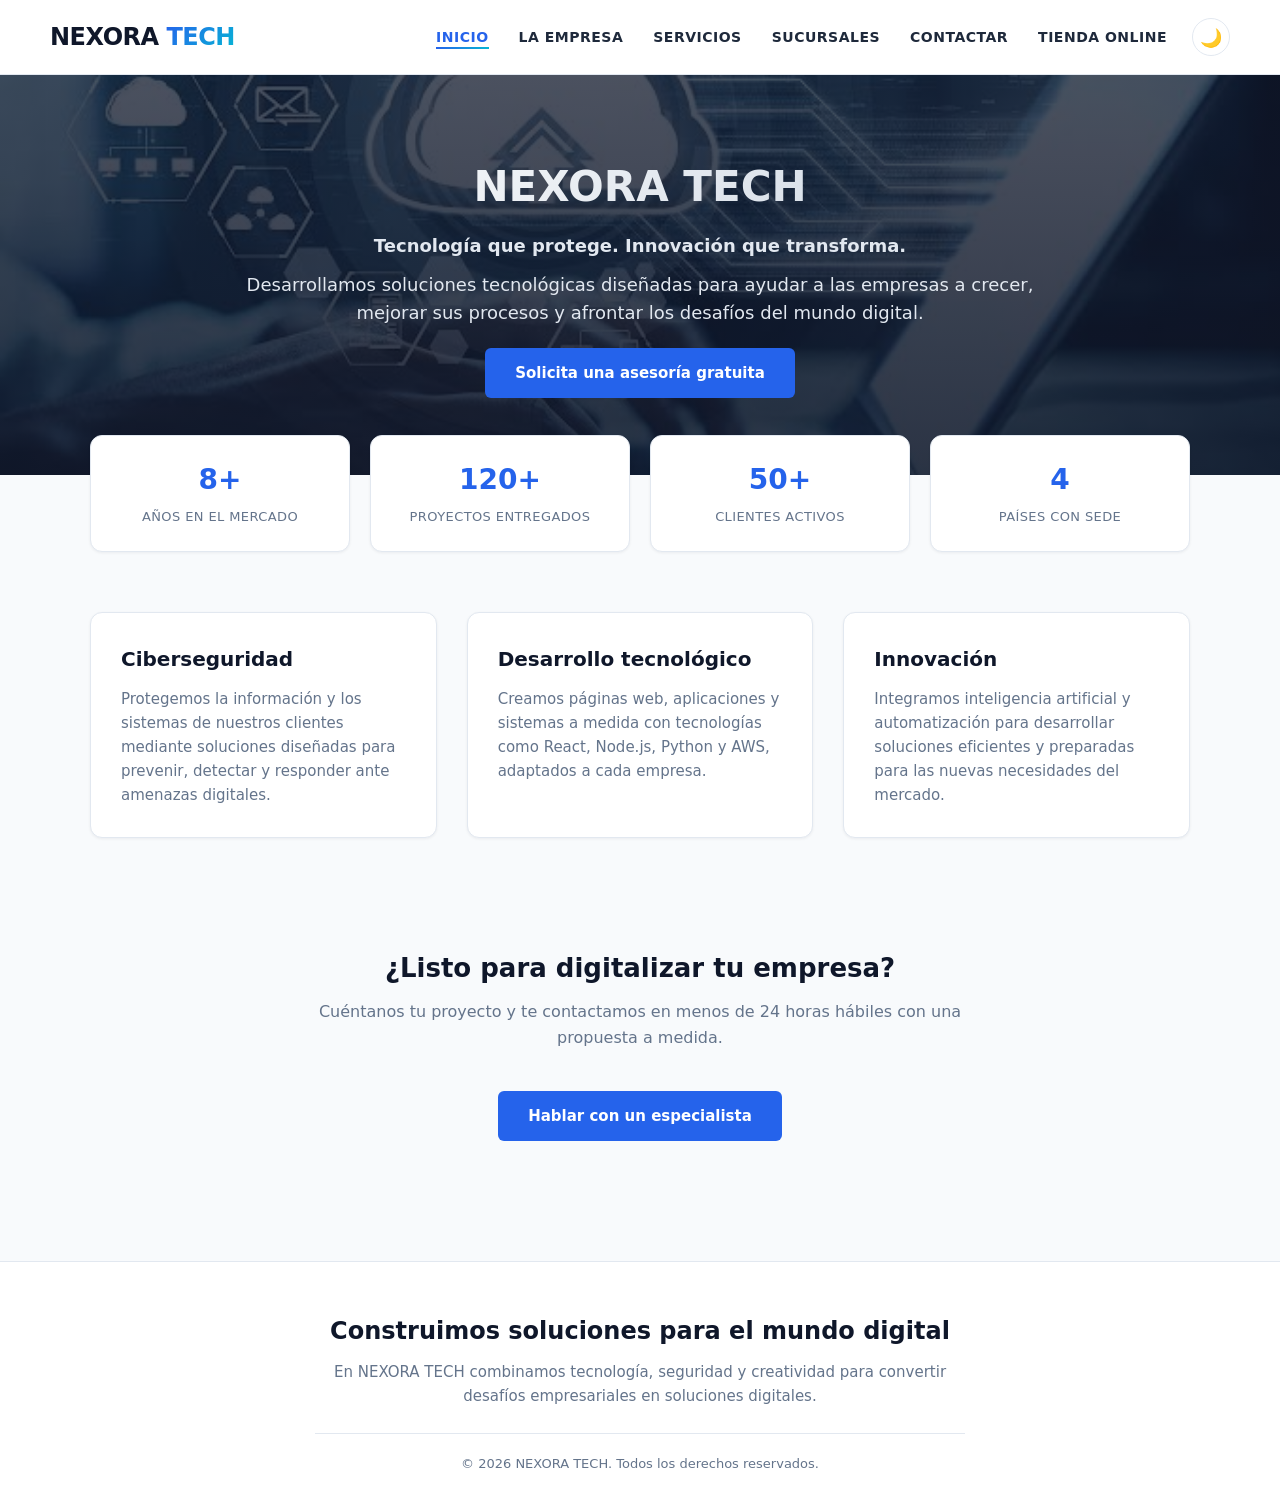
==== index.html @ c921b03e "Add files via upload" ====
<!DOCTYPE html>
<html lang="es">
<head>
    <meta charset="UTF-8">
    <meta name="viewport" content="width=device-width, initial-scale=1.0">
    <meta name="description" content="NEXORA TECH: ciberseguridad, desarrollo web, software a medida e inteligencia artificial para empresas en Perú, Colombia, Chile y España.">
    <title>NEXORA TECH - Inicio</title>
    <link rel="stylesheet" href="estilos.css">
    <script>
        if (localStorage.getItem('theme') === 'dark') {
            document.documentElement.classList.add('dark-mode');
        }
    </script>
</head>
<body>

    <header class="header-principal">
        <div class="logo-container">
            <h1>NEXORA <span>TECH</span></h1>
        </div>
        <div class="nav-container">
            <nav>
                <ul class="nav-menu">
                    <li><a href="index.html" class="nav-link activo" aria-current="page">Inicio</a></li>
                    <li><a href="quienes-somos.html" class="nav-link">La Empresa</a></li>
                    <li><a href="productos.html" class="nav-link">Servicios</a></li>
                    <li><a href="sucursales.html" class="nav-link">Sucursales</a></li>
                    <li><a href="contacto.html" class="nav-link">Contactar</a></li>
                    <li><a href="tienda.html" class="nav-link">Tienda Online</a></li>
                </ul>
            </nav>
            <button id="theme-toggle" class="btn-theme" aria-label="Cambiar tema">🌙</button>
        </div>
    </header>

    <main>
        <section class="hero-banner" style="background-image: url('foto/paginaprincipal.jpg');">
            <div class="hero-content">
                <h2>NEXORA TECH</h2>
                <p class="hero-eyebrow">Tecnología que protege. Innovación que transforma.</p>
                <p>Desarrollamos soluciones tecnológicas diseñadas para ayudar a las empresas a crecer, mejorar sus procesos y afrontar los desafíos del mundo digital.</p>
                <a href="contacto.html" class="btn-cta">Solicita una asesoría gratuita</a>
            </div>
        </section>

        <div class="stats-bar">
            <div class="stat-item"><span class="stat-num">8+</span><span class="stat-label">Años en el mercado</span></div>
            <div class="stat-item"><span class="stat-num">120+</span><span class="stat-label">Proyectos entregados</span></div>
            <div class="stat-item"><span class="stat-num">50+</span><span class="stat-label">Clientes activos</span></div>
            <div class="stat-item"><span class="stat-num">4</span><span class="stat-label">Países con sede</span></div>
        </div>

        <section class="container grid-3">
            <div class="card">
                <h3>Ciberseguridad</h3>
                <p>Protegemos la información y los sistemas de nuestros clientes mediante soluciones diseñadas para prevenir, detectar y responder ante amenazas digitales.</p>
            </div>
            <div class="card">
                <h3>Desarrollo tecnológico</h3>
                <p>Creamos páginas web, aplicaciones y sistemas a medida con tecnologías como React, Node.js, Python y AWS, adaptados a cada empresa.</p>
            </div>
            <div class="card">
                <h3>Innovación</h3>
                <p>Integramos inteligencia artificial y automatización para desarrollar soluciones eficientes y preparadas para las nuevas necesidades del mercado.</p>
            </div>
        </section>

        <section class="container">
            <div class="cta-final">
                <h3>¿Listo para digitalizar tu empresa?</h3>
                <p>Cuéntanos tu proyecto y te contactamos en menos de 24 horas hábiles con una propuesta a medida.</p>
                <a href="contacto.html" class="btn-cta">Hablar con un especialista</a>
            </div>
        </section>

        <footer class="footer-simple">
            <h2>Construimos soluciones para el mundo digital</h2>
            <p>En NEXORA TECH combinamos tecnología, seguridad y creatividad para convertir desafíos empresariales en soluciones digitales.</p>
            <p class="footer-copy">© 2026 NEXORA TECH. Todos los derechos reservados.</p>
        </footer>
    </main>

    <script src="dinamica.js"></script>
</body>
</html>
---- estilos.css ----
/* =========================================================
   NEXORA TECH - SISTEMA DE DISEÑO Y TEMAS (v4.0)
   ========================================================= */

:root {
    /* MODO CLARO (Default) */
    --primary-color: #0f172a;
    --primary-light: #1e293b;
    --accent-color: #2563eb;
    --accent-hover: #1d4ed8;
    --accent-cyan: #06b6d4;
    --bg-body: #f8fafc;
    --bg-card: #ffffff;
    --text-main: #1e293b;
    --text-muted: #64748b;
    --border-color: #e2e8f0;
    --border-accent: rgba(37, 99, 235, 0.2);
    --shadow-sm: 0 1px 3px rgba(15, 23, 42, 0.06);
    --shadow-hover: 0 20px 30px -10px rgba(37, 99, 235, 0.15);
    --header-bg: rgba(255, 255, 255, 0.92);
}

/* MODO OSCURO — aplicado sobre <html> para que no haya parpadeo al cargar */
html.dark-mode {
    --primary-color: #ffffff;
    --primary-light: #f1f5f9;
    --bg-body: #090d16;
    --bg-card: #0f172a;
    --text-main: #f8fafc;
    --text-muted: #94a3b8;
    --border-color: #1e293b;
    --border-accent: rgba(6, 182, 212, 0.3);
    --shadow-sm: 0 4px 12px rgba(0, 0, 0, 0.4);
    --shadow-hover: 0 20px 30px -10px rgba(6, 182, 212, 0.25);
    --header-bg: rgba(15, 23, 42, 0.92);
    background-color: var(--bg-body);
}

/* --- REINICIO Y ESTILOS BASE --- */
* {
    margin: 0;
    padding: 0;
    box-sizing: border-box;
    font-family: 'Segoe UI', system-ui, -apple-system, BlinkMacSystemFont, Roboto, sans-serif;
}

html { scroll-behavior: smooth; }

body {
    color: var(--text-main);
    line-height: 1.6;
    background-color: var(--bg-body);
    transition: background-color 0.4s ease, color 0.4s ease;
    overflow-x: hidden;
}

@media (prefers-reduced-motion: reduce) {
    html { scroll-behavior: auto; }
    * { transition: none !important; }
}

/* --- BARRA SUPERIOR (HEADER) --- */
.header-principal {
    display: flex;
    justify-content: space-between;
    align-items: center;
    padding: 18px 50px;
    background-color: var(--header-bg);
    backdrop-filter: blur(10px);
    border-bottom: 1px solid var(--border-color);
    position: sticky;
    top: 0;
    z-index: 1000;
    transition: background-color 0.4s ease, border-color 0.4s ease;
    flex-wrap: wrap;
    gap: 15px;
}

.logo-container h1 {
    font-size: 24px;
    font-weight: 800;
    color: var(--primary-color);
    letter-spacing: -0.5px;
}

.logo-container h1 span {
    color: var(--accent-color);
    background: linear-gradient(135deg, var(--accent-color), var(--accent-cyan));
    background-clip: text;
    -webkit-background-clip: text;
    -webkit-text-fill-color: transparent;
}

.nav-container {
    display: flex;
    align-items: center;
    gap: 25px;
    flex-wrap: wrap;
}

.nav-menu {
    list-style: none;
    display: flex;
    gap: 30px;
    flex-wrap: wrap;
}

.nav-link {
    text-decoration: none;
    color: var(--primary-light);
    font-weight: 600;
    font-size: 14px;
    text-transform: uppercase;
    letter-spacing: 0.5px;
    position: relative;
    padding-bottom: 4px;
    transition: color 0.3s ease;
}

.nav-link:hover, .nav-link.activo {
    color: var(--accent-color);
}

.nav-link::after {
    content: '';
    position: absolute;
    bottom: 0;
    left: 0;
    width: 0%;
    height: 2px;
    background: linear-gradient(90deg, var(--accent-color), var(--accent-cyan));
    transition: width 0.3s ease;
}

.nav-link:hover::after, .nav-link.activo::after {
    width: 100%;
}

/* BOTÓN MODO CLARO/OSCURO */
.btn-theme {
    background: transparent;
    border: 1px solid var(--border-color);
    border-radius: 50%;
    width: 38px;
    height: 38px;
    font-size: 18px;
    cursor: pointer;
    display: flex;
    align-items: center;
    justify-content: center;
    transition: all 0.3s ease;
    color: var(--text-main);
}

.btn-theme:hover {
    background-color: var(--border-color);
    transform: scale(1.08);
}

/* --- BANNERS CON IMAGEN --- */
.hero-banner {
    min-height: 400px;
    background-size: cover;
    background-position: center;
    position: relative;
    display: flex;
    align-items: center;
    justify-content: center;
    text-align: center;
    color: #ffffff;
    padding: 40px 20px;
}

.hero-banner.hero-corto {
    min-height: 280px;
}

.hero-banner::before {
    content: "";
    position: absolute;
    top: 0; left: 0; right: 0; bottom: 0;
    background: linear-gradient(180deg, rgba(15, 23, 42, 0.75) 0%, rgba(15, 23, 42, 0.88) 100%);
}

.hero-content {
    position: relative;
    z-index: 1;
    max-width: 850px;
    padding: 0 20px;
}

.hero-content h2 {
    font-size: clamp(28px, 5vw, 42px);
    font-weight: 800;
    margin-bottom: 12px;
    color: #ffffff;
    background: linear-gradient(135deg, #ffffff 0%, #cbd5e1 100%);
    background-clip: text;
    -webkit-background-clip: text;
    -webkit-text-fill-color: transparent;
}

.hero-content p {
    font-size: clamp(15px, 2vw, 18px);
    line-height: 1.6;
    color: #e2e8f0;
}

.hero-eyebrow {
    font-size: clamp(16px, 2.5vw, 20px);
    font-weight: 600;
    margin-bottom: 10px;
    color: #ffffff;
}

/* --- BOTONES CTA --- */
.btn-cta {
    display: inline-block;
    margin-top: 20px;
    background-color: var(--accent-color);
    color: #ffffff;
    text-decoration: none;
    padding: 13px 30px;
    border-radius: 6px;
    font-weight: 700;
    font-size: 15px;
    transition: opacity 0.2s, transform 0.2s;
}

.btn-cta:hover {
    opacity: 0.9;
    transform: translateY(-2px);
}

.btn-cta.secundario {
    background-color: transparent;
    border: 1px solid rgba(255,255,255,0.6);
}

.cta-final {
    text-align: center;
    padding: 60px 20px;
    max-width: 700px;
    margin: 20px auto 0 auto;
}

.cta-final h3 {
    font-size: 26px;
    color: var(--primary-color);
    margin-bottom: 10px;
}

.cta-final p {
    color: var(--text-muted);
    margin-bottom: 20px;
}

/* --- CONTENEDORES Y TARJETAS --- */
.container {
    max-width: 1140px;
    margin: 50px auto;
    padding: 0 20px;
}

.grid-3 {
    display: grid;
    grid-template-columns: repeat(auto-fit, minmax(280px, 1fr));
    gap: 30px;
}

.grid-2 {
    display: grid;
    grid-template-columns: repeat(auto-fit, minmax(260px, 1fr));
    gap: 30px;
}

.card {
    background: var(--bg-card);
    border: 1px solid var(--border-color);
    border-radius: 12px;
    padding: 30px;
    box-shadow: var(--shadow-sm);
    transition: all 0.3s ease;
    position: relative;
    overflow: hidden;
}

.card::before {
    content: '';
    position: absolute;
    top: 0; left: 0; right: 0;
    height: 3px;
    background: linear-gradient(90deg, var(--accent-color), var(--accent-cyan));
    opacity: 0;
    transition: opacity 0.3s ease;
}

.card:hover {
    transform: translateY(-5px);
    box-shadow: var(--shadow-hover);
    border-color: var(--border-accent);
}

.card:hover::before {
    opacity: 1;
}

.card h3, .card h4 {
    color: var(--primary-color);
    margin-bottom: 12px;
    font-size: 20px;
    font-weight: 700;
}

.card p {
    color: var(--text-muted);
    font-size: 15px;
    line-height: 1.6;
}

.card-sucursal {
    border-top: 4px solid var(--accent-color);
}

.card-sucursal .sede-nombre {
    color: var(--primary-color);
    font-weight: bold;
    margin-bottom: 5px;
}

.card-sucursal .sede-subtitulo {
    color: var(--primary-color);
    font-weight: bold;
    margin-top: 15px;
}

/* --- TÍTULOS DE SECCIÓN Y TEXTO INTRO --- */
.titulo-seccion {
    font-size: 24px;
    color: var(--accent-color);
    border-bottom: 2px solid var(--border-color);
    padding-bottom: 10px;
    margin: 40px 0 20px 0;
}

.titulo-seccion:first-of-type {
    margin-top: 10px;
}

.titulo-centrado {
    text-align: center;
}

.texto-intro {
    text-align: center;
    max-width: 800px;
    margin: 0 auto 40px auto;
    color: var(--text-muted);
    font-size: 16px;
}

/* --- BARRA DE ESTADÍSTICAS --- */
.stats-bar {
    display: grid;
    grid-template-columns: repeat(auto-fit, minmax(160px, 1fr));
    gap: 20px;
    max-width: 1140px;
    margin: -40px auto 60px auto;
    padding: 0 20px;
    position: relative;
    z-index: 2;
}

.stat-item {
    background: var(--bg-card);
    border: 1px solid var(--border-color);
    border-radius: 12px;
    padding: 22px 10px;
    text-align: center;
    box-shadow: var(--shadow-sm);
}

.stat-item .stat-num {
    font-size: 28px;
    font-weight: 800;
    color: var(--accent-color);
    display: block;
}

.stat-item .stat-label {
    font-size: 13px;
    color: var(--text-muted);
    text-transform: uppercase;
    letter-spacing: 0.4px;
}

/* --- EQUIPO --- */
.avatar {
    width: 64px;
    height: 64px;
    border-radius: 50%;
    display: flex;
    align-items: center;
    justify-content: center;
    color: #fff;
    font-weight: 800;
    font-size: 20px;
    margin-bottom: 15px;
    background: linear-gradient(135deg, var(--accent-color), var(--accent-cyan));
}

.card-miembro .rol {
    color: var(--accent-color);
    font-size: 13px;
    font-weight: 700;
    text-transform: uppercase;
    letter-spacing: 0.5px;
    margin-bottom: 10px;
    display: block;
}

/* --- TESTIMONIOS --- */
.card-testimonio p.cita {
    font-style: italic;
    color: var(--text-main);
    margin-bottom: 15px;
}

.card-testimonio .autor {
    color: var(--primary-color);
    font-weight: 700;
    font-size: 14px;
}

.card-testimonio .empresa {
    color: var(--text-muted);
    font-size: 13px;
}

/* --- FOOTER --- */
.footer-simple {
    text-align: center;
    padding: 50px 20px 25px 20px;
    background-color: var(--bg-card);
    border-top: 1px solid var(--border-color);
    margin-top: 60px;
    transition: background-color 0.4s ease, border-color 0.4s ease;
}

.footer-simple h2 {
    font-size: 24px;
    font-weight: 700;
    margin-bottom: 10px;
    color: var(--primary-color);
}

.footer-simple p {
    color: var(--text-muted);
    max-width: 650px;
    margin: 0 auto;
    font-size: 15px;
}

.footer-copy {
    margin-top: 25px !important;
    padding-top: 20px;
    border-top: 1px solid var(--border-color);
    font-size: 13px !important;
}

/* --- FORMULARIO DE CONTACTO --- */
.form-group {
    margin-bottom: 15px;
}

.form-group label {
    display: block;
    margin-bottom: 5px;
    font-weight: 600;
    color: var(--primary-color);
}

.form-group input, .form-group textarea {
    width: 100%;
    padding: 12px;
    background: var(--bg-body);
    border: 1px solid var(--border-color);
    border-radius: 6px;
    color: var(--text-main);
    font-family: inherit;
    outline: none;
    transition: border-color 0.2s;
}

.form-group input:focus, .form-group textarea:focus {
    border-color: var(--accent-color);
}

.form-group .error-msg {
    display: none;
    color: #dc2626;
    font-size: 13px;
    margin-top: 4px;
}

.form-group.invalido input,
.form-group.invalido textarea {
    border-color: #dc2626;
}

.form-group.invalido .error-msg {
    display: block;
}

.btn-enviar {
    background-color: var(--accent-color);
    color: white;
    border: none;
    padding: 12px 25px;
    font-size: 16px;
    border-radius: 6px;
    cursor: pointer;
    font-weight: 600;
    transition: opacity 0.2s;
}

.btn-enviar:hover {
    opacity: 0.9;
}

.mensaje-exito {
    display: none;
    background: rgba(37, 99, 235, 0.1);
    border: 1px solid var(--accent-color);
    color: var(--accent-color);
    padding: 15px;
    border-radius: 8px;
    margin-top: 15px;
    font-weight: 600;
}

.mensaje-exito.visible {
    display: block;
}

.contacto-layout {
    display: grid;
    grid-template-columns: 1.2fr 1fr;
    gap: 40px;
}

/* --- RESPONSIVE --- */
@media (max-width: 900px) {
    .contacto-layout {
        grid-template-columns: 1fr;
    }
}

@media (max-width: 768px) {
    .header-principal {
        padding: 15px 20px;
        justify-content: center;
        text-align: center;
    }

    .nav-container {
        justify-content: center;
        width: 100%;
    }

    .nav-menu {
        justify-content: center;
        gap: 15px 20px;
    }

    .container {
        margin: 35px auto;
    }

    .stats-bar {
        margin-top: -25px;
        margin-bottom: 40px;
    }
}

@media (max-width: 480px) {
    .logo-container h1 {
        font-size: 20px;
    }

    .nav-link {
        font-size: 12px;
    }

    .card {
        padding: 22px;
    }
}
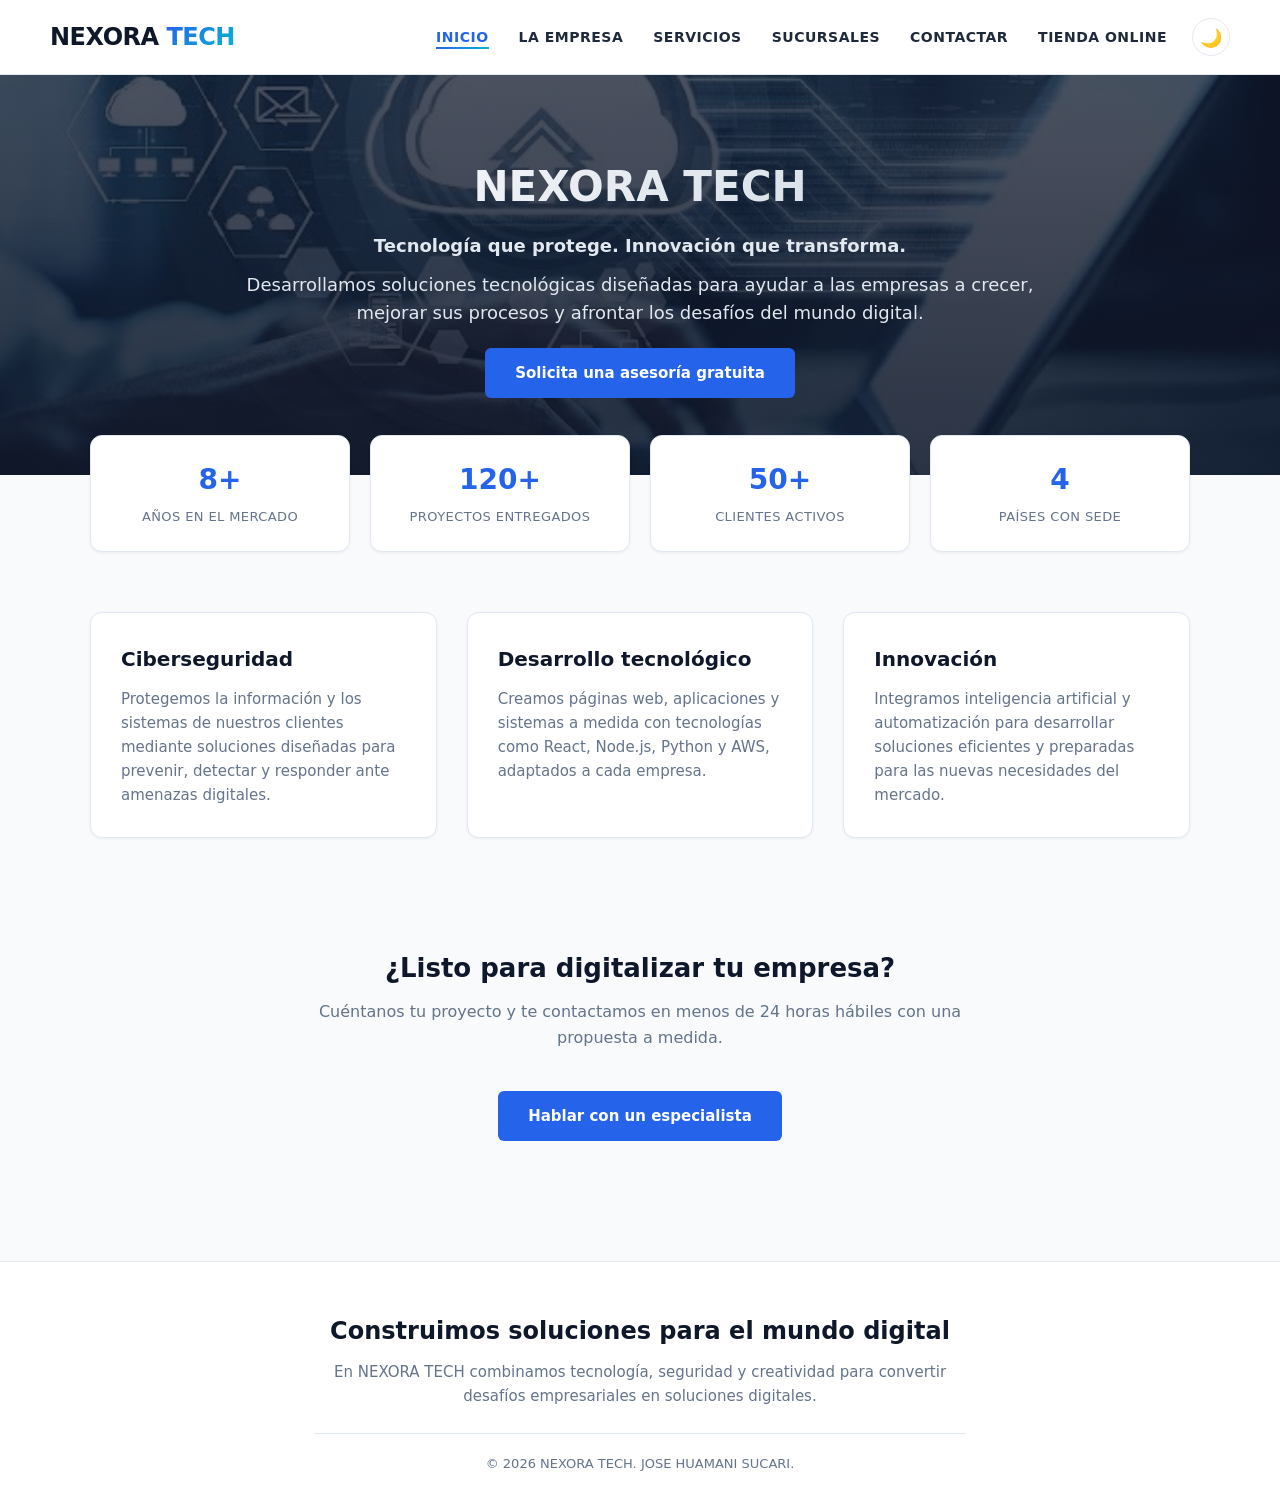
==== commit d6de9028: "Update index.html" ====
--- a/index.html
+++ b/index.html
@@ -76,10 +76,10 @@
         <footer class="footer-simple">
             <h2>Construimos soluciones para el mundo digital</h2>
             <p>En NEXORA TECH combinamos tecnología, seguridad y creatividad para convertir desafíos empresariales en soluciones digitales.</p>
-            <p class="footer-copy">© 2026 NEXORA TECH. Todos los derechos reservados.</p>
+            <p class="footer-copy">© 2026 NEXORA TECH. JOSE HUAMANI SUCARI.</p>
         </footer>
     </main>
 
     <script src="dinamica.js"></script>
 </body>
-</html>+</html>
